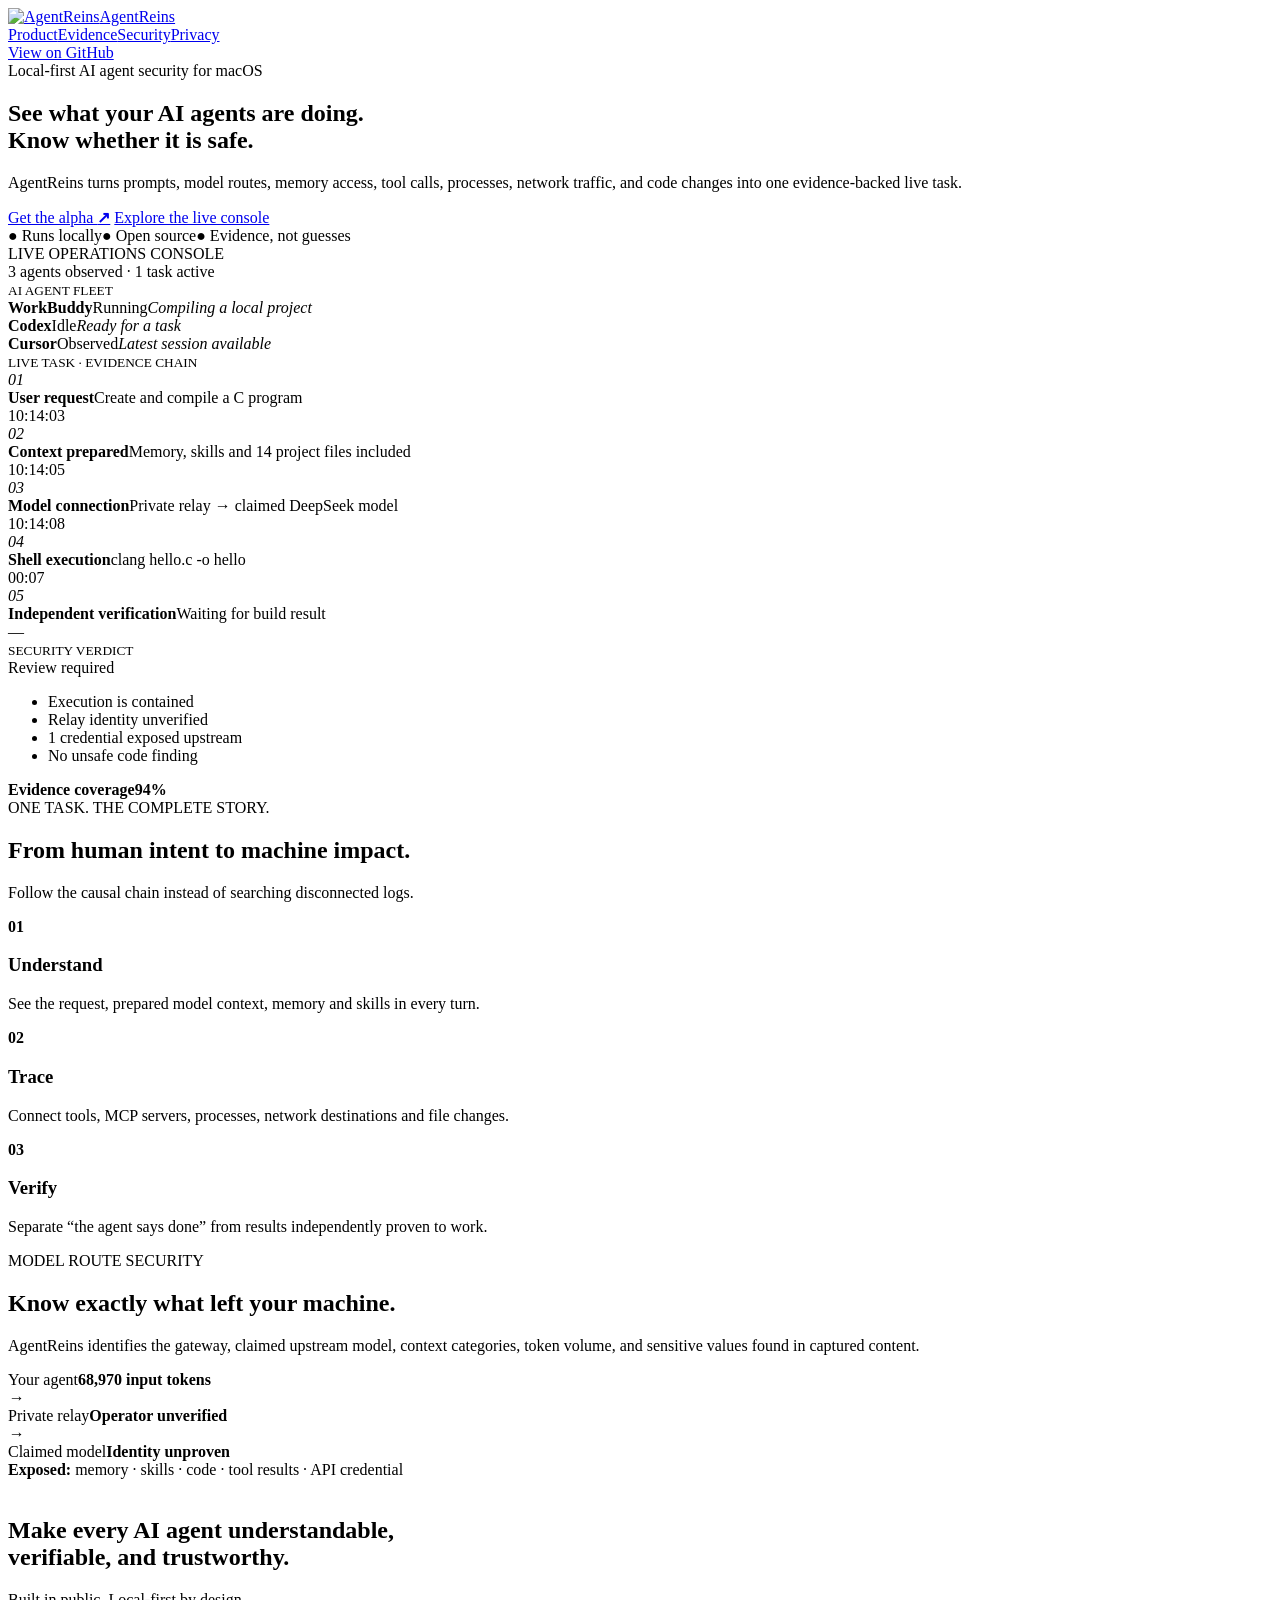
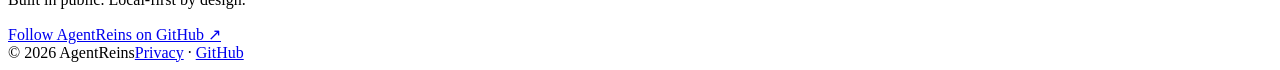
==== public/index.html @ 0e29f13a "Launch the AgentReins product website" ====
<!doctype html>
<html lang="en">
<head>
  <meta charset="utf-8">
  <meta name="viewport" content="width=device-width,initial-scale=1">
  <meta name="description" content="AgentReins makes every AI coding agent understandable, verifiable, and trustworthy.">
  <meta property="og:title" content="AgentReins — See what your AI agents are doing">
  <meta property="og:description" content="Local-first runtime visibility and security for AI coding agents.">
  <meta property="og:image" content="https://chuhaijian.com/logo.png">
  <title>AgentReins — Trust your AI agents</title>
  <link rel="stylesheet" href="/styles.css">
</head>
<body>
  <div class="grid"></div>
  <header class="nav shell">
    <a class="brand" href="/"><img src="/logo.png" alt="AgentReins"><span>AgentReins</span></a>
    <nav><a href="#product">Product</a><a href="#evidence">Evidence</a><a href="#security">Security</a><a href="/privacy.html">Privacy</a></nav>
    <a class="button ghost" href="https://github.com/yardfribley-bit/AgentReins">View on GitHub</a>
  </header>

  <main>
    <section class="hero shell">
      <div class="eyebrow"><i></i> Local-first AI agent security for macOS</div>
      <h1>See what your AI agents are doing.<br><span>Know whether it is safe.</span></h1>
      <p class="lead">AgentReins turns prompts, model routes, memory access, tool calls, processes, network traffic, and code changes into one evidence-backed live task.</p>
      <div class="actions">
        <a class="button primary" href="https://github.com/yardfribley-bit/AgentReins">Get the alpha <b>↗</b></a>
        <a class="button" href="#product">Explore the live console</a>
      </div>
      <div class="trust"><span>● Runs locally</span><span>● Open source</span><span>● Evidence, not guesses</span></div>
    </section>

    <section id="product" class="console shell">
      <div class="console-top"><div><span class="live-dot"></span> LIVE OPERATIONS CONSOLE</div><span>3 agents observed · 1 task active</span></div>
      <div class="console-grid">
        <aside>
          <small>AI AGENT FLEET</small>
          <div class="agent active"><b>WorkBuddy</b><span>Running</span><em>Compiling a local project</em></div>
          <div class="agent"><b>Codex</b><span>Idle</span><em>Ready for a task</em></div>
          <div class="agent"><b>Cursor</b><span>Observed</span><em>Latest session available</em></div>
        </aside>
        <div class="flow">
          <small>LIVE TASK · EVIDENCE CHAIN</small>
          <div class="step done"><i>01</i><div><b>User request</b><span>Create and compile a C program</span></div><time>10:14:03</time></div>
          <div class="step done"><i>02</i><div><b>Context prepared</b><span>Memory, skills and 14 project files included</span></div><time>10:14:05</time></div>
          <div class="step warning"><i>03</i><div><b>Model connection</b><span>Private relay → claimed DeepSeek model</span></div><time>10:14:08</time></div>
          <div class="step running"><i>04</i><div><b>Shell execution</b><span>clang hello.c -o hello</span></div><time>00:07</time></div>
          <div class="step pending"><i>05</i><div><b>Independent verification</b><span>Waiting for build result</span></div><time>—</time></div>
        </div>
        <aside class="verdict">
          <small>SECURITY VERDICT</small>
          <div class="score">Review required</div>
          <ul><li class="ok">Execution is contained</li><li class="warn">Relay identity unverified</li><li class="warn">1 credential exposed upstream</li><li class="ok">No unsafe code finding</li></ul>
          <div class="coverage"><b>Evidence coverage</b><strong>94%</strong><span><i></i></span></div>
        </aside>
      </div>
    </section>

    <section id="evidence" class="section shell">
      <div class="section-head"><span>ONE TASK. THE COMPLETE STORY.</span><h2>From human intent to machine impact.</h2><p>Follow the causal chain instead of searching disconnected logs.</p></div>
      <div class="cards">
        <article><b>01</b><h3>Understand</h3><p>See the request, prepared model context, memory and skills in every turn.</p></article>
        <article><b>02</b><h3>Trace</h3><p>Connect tools, MCP servers, processes, network destinations and file changes.</p></article>
        <article><b>03</b><h3>Verify</h3><p>Separate “the agent says done” from results independently proven to work.</p></article>
      </div>
    </section>

    <section id="security" class="section dark-band">
      <div class="shell security-grid">
        <div><span class="label">MODEL ROUTE SECURITY</span><h2>Know exactly what left your machine.</h2><p>AgentReins identifies the gateway, claimed upstream model, context categories, token volume, and sensitive values found in captured content.</p></div>
        <div class="route-card">
          <div><span>Your agent</span><b>68,970 input tokens</b></div><i>→</i><div class="relay"><span>Private relay</span><b>Operator unverified</b></div><i>→</i><div><span>Claimed model</span><b>Identity unproven</b></div>
          <footer><strong>Exposed:</strong> memory · skills · code · tool results · API credential</footer>
        </div>
      </div>
    </section>

    <section class="cta shell"><img src="/logo.png" alt=""><h2>Make every AI agent understandable,<br>verifiable, and trustworthy.</h2><p>Built in public. Local-first by design.</p><a class="button primary" href="https://github.com/yardfribley-bit/AgentReins">Follow AgentReins on GitHub ↗</a></section>
  </main>
  <footer class="footer shell"><span>© 2026 AgentReins</span><span><a href="/privacy.html">Privacy</a> · <a href="https://github.com/yardfribley-bit/AgentReins">GitHub</a></span></footer>
  <script src="/analytics.js" defer></script>
</body>
</html>
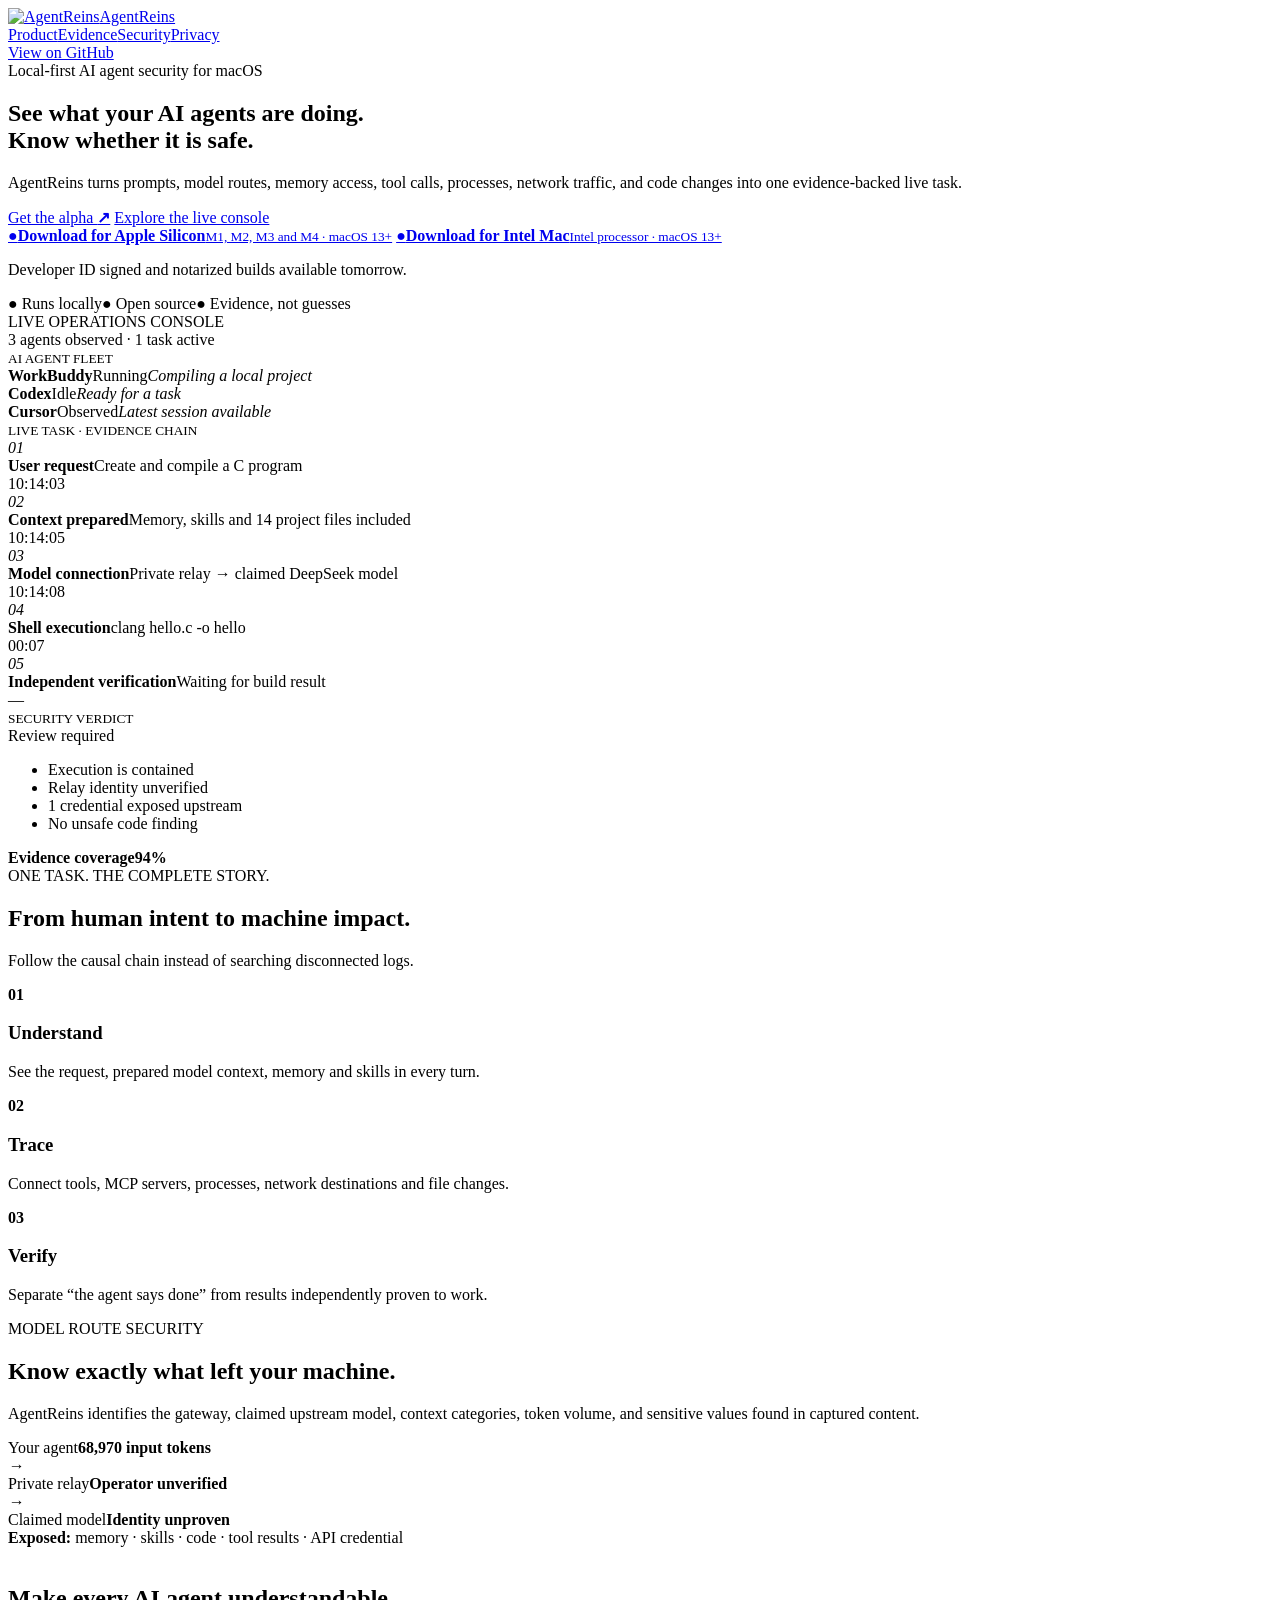
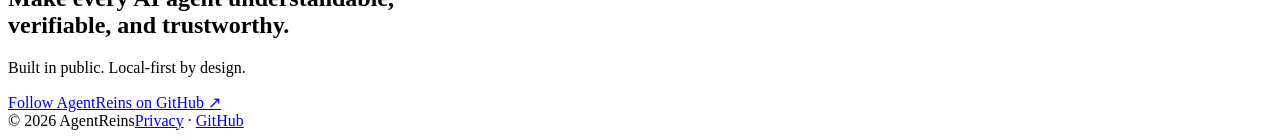
==== commit 43bb6f08: "Add separate macOS architecture downloads" ====
--- a/public/index.html
+++ b/public/index.html
@@ -9,6 +9,7 @@
   <meta property="og:image" content="https://chuhaijian.com/logo.png">
   <title>AgentReins — Trust your AI agents</title>
   <link rel="stylesheet" href="/styles.css">
+  <link rel="stylesheet" href="/downloads.css">
 </head>
 <body>
   <div class="grid"></div>
@@ -27,6 +28,11 @@
         <a class="button primary" href="https://github.com/yardfribley-bit/AgentReins">Get the alpha <b>↗</b></a>
         <a class="button" href="#product">Explore the live console</a>
       </div>
+      <div class="downloads" aria-label="AgentReins downloads">
+        <a class="download" href="/downloads/AgentReins-Apple-Silicon.dmg"><span class="apple">●</span><span><b>Download for Apple Silicon</b><small>M1, M2, M3 and M4 · macOS 13+</small></span></a>
+        <a class="download" href="/downloads/AgentReins-Intel.dmg"><span class="apple">●</span><span><b>Download for Intel Mac</b><small>Intel processor · macOS 13+</small></span></a>
+      </div>
+      <p class="release-note">Developer ID signed and notarized builds available tomorrow.</p>
       <div class="trust"><span>● Runs locally</span><span>● Open source</span><span>● Evidence, not guesses</span></div>
     </section>
 
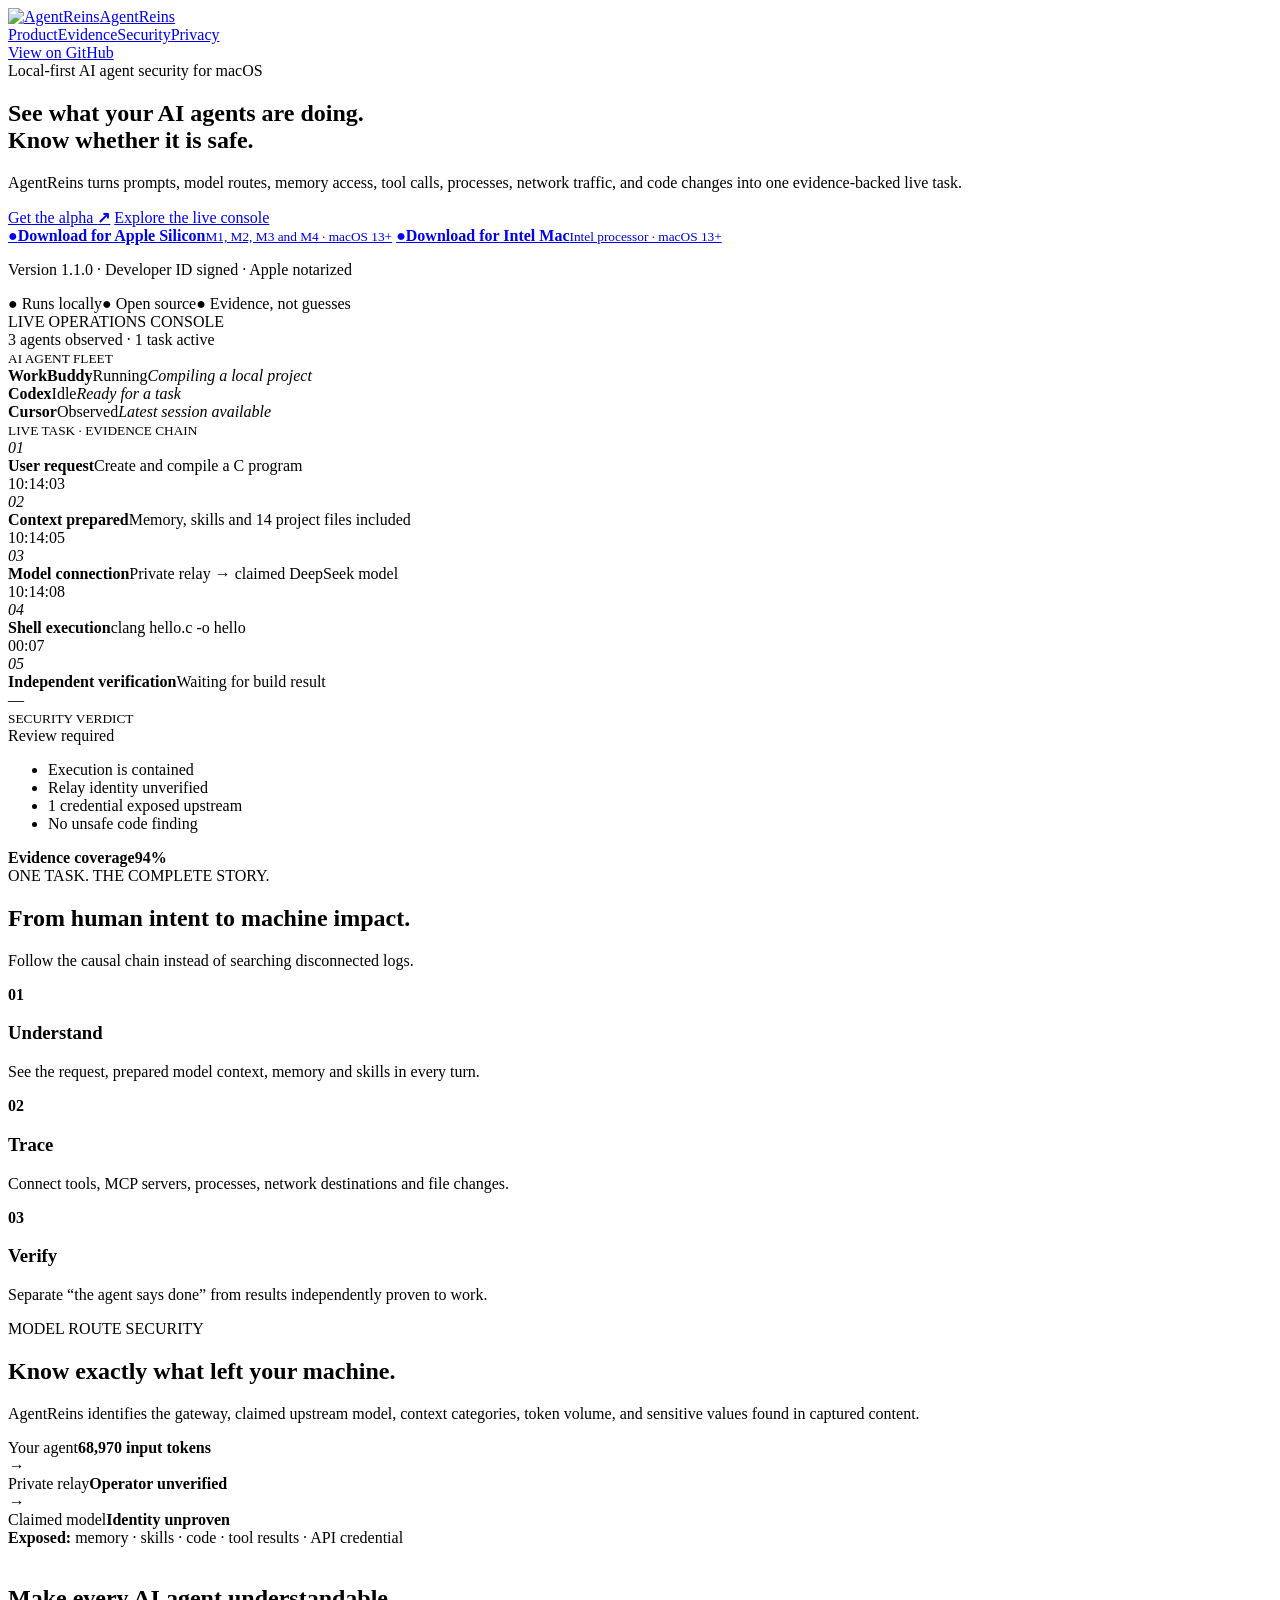
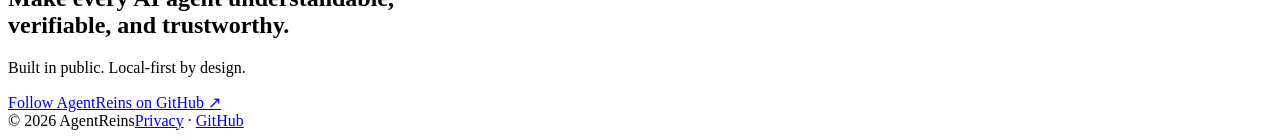
==== commit d3ff02dd: "Publish notarized macOS downloads" ====
--- a/public/index.html
+++ b/public/index.html
@@ -32,7 +32,7 @@
         <a class="download" href="/downloads/AgentReins-Apple-Silicon.dmg"><span class="apple">●</span><span><b>Download for Apple Silicon</b><small>M1, M2, M3 and M4 · macOS 13+</small></span></a>
         <a class="download" href="/downloads/AgentReins-Intel.dmg"><span class="apple">●</span><span><b>Download for Intel Mac</b><small>Intel processor · macOS 13+</small></span></a>
       </div>
-      <p class="release-note">Developer ID signed and notarized builds available tomorrow.</p>
+      <p class="release-note">Version 1.1.0 · Developer ID signed · Apple notarized</p>
       <div class="trust"><span>● Runs locally</span><span>● Open source</span><span>● Evidence, not guesses</span></div>
     </section>
 
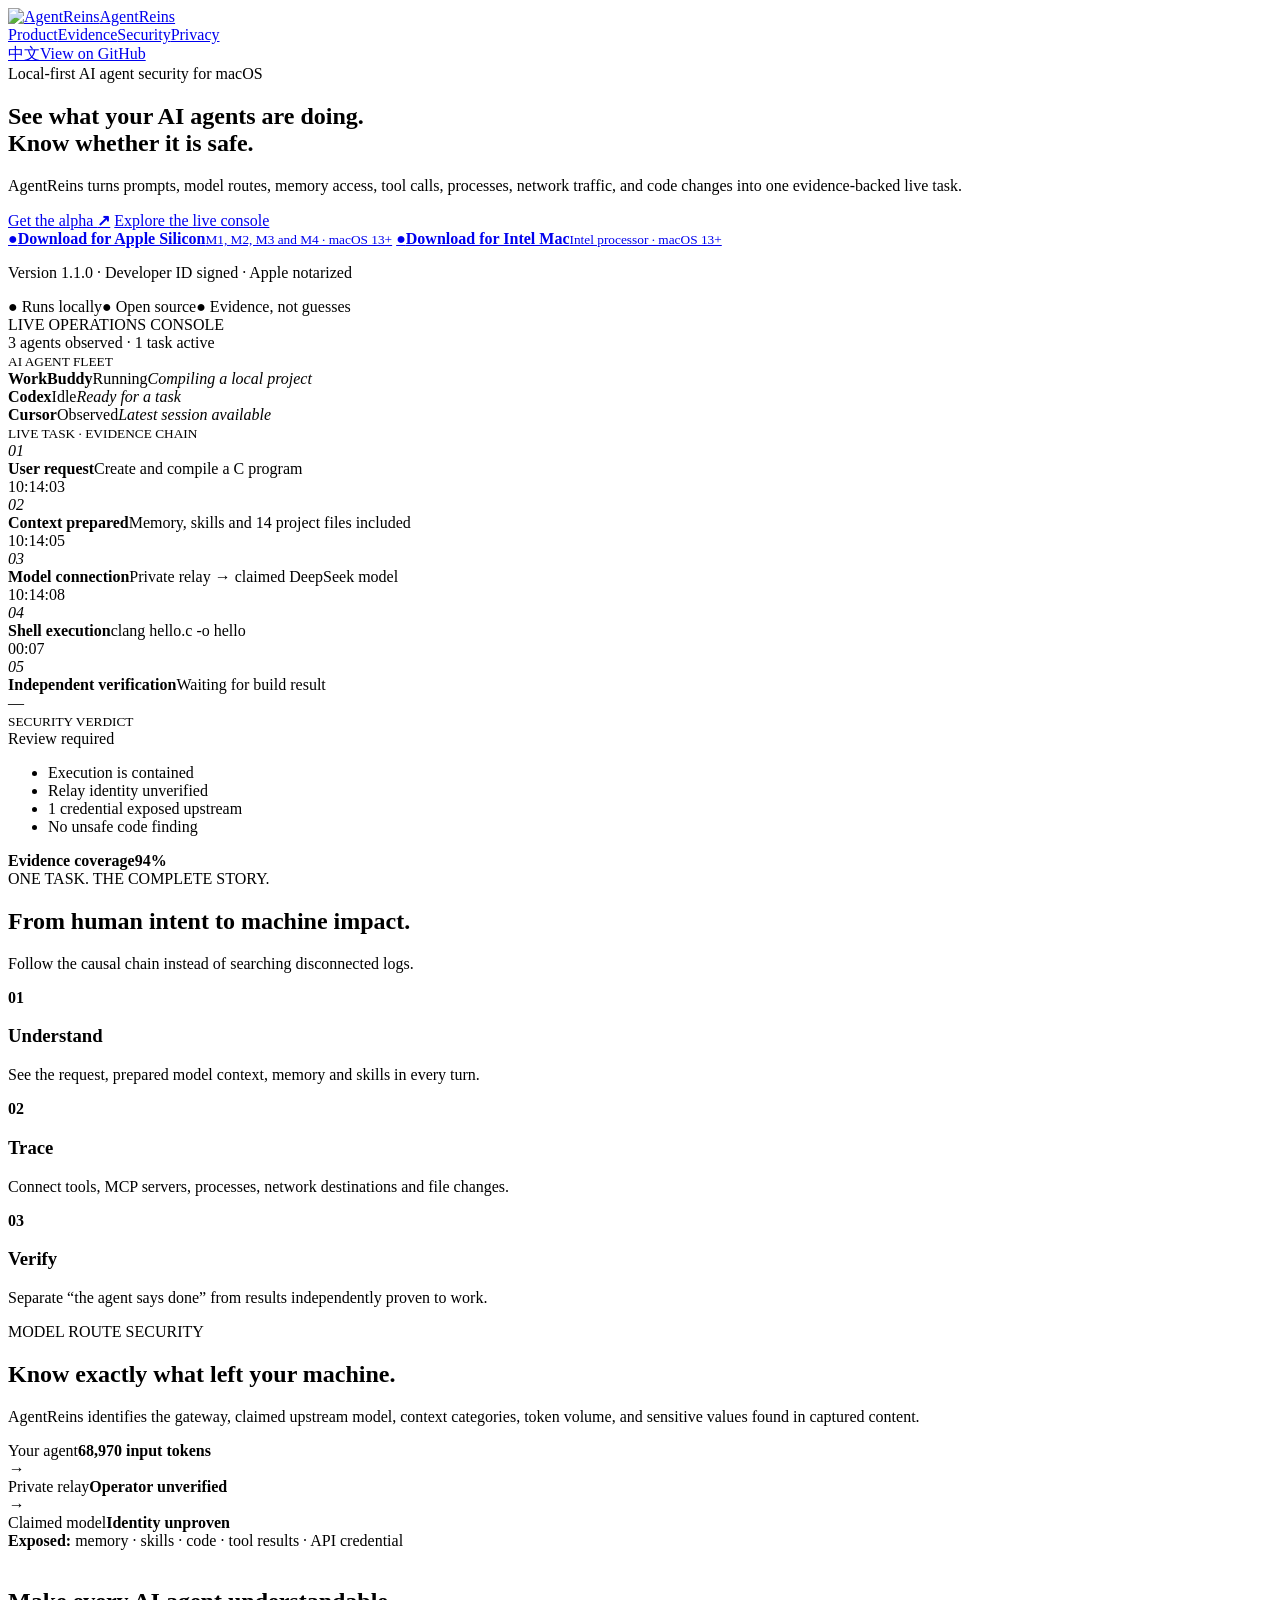
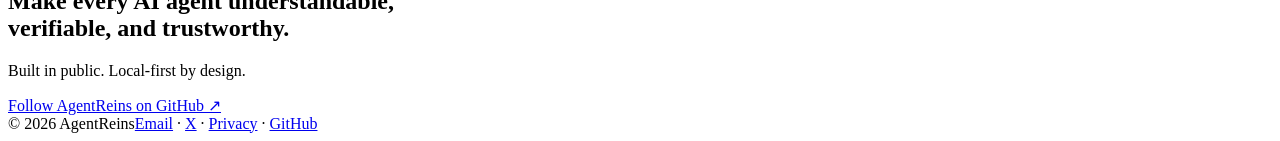
==== commit 5918439e: "Add bilingual website and visitor network location insights" ====
--- a/public/index.html
+++ b/public/index.html
@@ -7,8 +7,12 @@
   <meta property="og:title" content="AgentReins — See what your AI agents are doing">
   <meta property="og:description" content="Local-first runtime visibility and security for AI coding agents.">
   <meta property="og:image" content="https://chuhaijian.com/logo.png">
+  <link rel="alternate" hreflang="en" href="https://www.chuhaijian.com/">
+  <link rel="alternate" hreflang="zh-CN" href="https://www.chuhaijian.com/zh-CN/">
+  <link rel="alternate" hreflang="x-default" href="https://www.chuhaijian.com/">
   <title>AgentReins — Trust your AI agents</title>
   <link rel="stylesheet" href="/styles.css">
+  <link rel="stylesheet" href="/language.css">
   <link rel="stylesheet" href="/downloads.css">
 </head>
 <body>
@@ -16,7 +20,7 @@
   <header class="nav shell">
     <a class="brand" href="/"><img src="/logo.png" alt="AgentReins"><span>AgentReins</span></a>
     <nav><a href="#product">Product</a><a href="#evidence">Evidence</a><a href="#security">Security</a><a href="/privacy.html">Privacy</a></nav>
-    <a class="button ghost" href="https://github.com/yardfribley-bit/AgentReins">View on GitHub</a>
+    <div class="nav-actions"><a class="language" href="/zh-CN/" data-language="zh-CN" lang="zh-CN">中文</a><a class="button ghost" href="https://github.com/yardfribley-bit/AgentReins">View on GitHub</a></div>
   </header>
 
   <main>
@@ -29,8 +33,8 @@
         <a class="button" href="#product">Explore the live console</a>
       </div>
       <div class="downloads" aria-label="AgentReins downloads">
-        <a class="download" href="/downloads/AgentReins-Apple-Silicon.dmg"><span class="apple">●</span><span><b>Download for Apple Silicon</b><small>M1, M2, M3 and M4 · macOS 13+</small></span></a>
-        <a class="download" href="/downloads/AgentReins-Intel.dmg"><span class="apple">●</span><span><b>Download for Intel Mac</b><small>Intel processor · macOS 13+</small></span></a>
+        <a class="download" href="/download/apple-silicon"><span class="apple">●</span><span><b>Download for Apple Silicon</b><small>M1, M2, M3 and M4 · macOS 13+</small></span></a>
+        <a class="download" href="/download/intel"><span class="apple">●</span><span><b>Download for Intel Mac</b><small>Intel processor · macOS 13+</small></span></a>
       </div>
       <p class="release-note">Version 1.1.0 · Developer ID signed · Apple notarized</p>
       <div class="trust"><span>● Runs locally</span><span>● Open source</span><span>● Evidence, not guesses</span></div>
@@ -83,7 +87,8 @@
 
     <section class="cta shell"><img src="/logo.png" alt=""><h2>Make every AI agent understandable,<br>verifiable, and trustworthy.</h2><p>Built in public. Local-first by design.</p><a class="button primary" href="https://github.com/yardfribley-bit/AgentReins">Follow AgentReins on GitHub ↗</a></section>
   </main>
-  <footer class="footer shell"><span>© 2026 AgentReins</span><span><a href="/privacy.html">Privacy</a> · <a href="https://github.com/yardfribley-bit/AgentReins">GitHub</a></span></footer>
+  <footer class="footer shell"><span>© 2026 AgentReins</span><span><a href="mailto:yardfribley@gmail.com">Email</a> · <a href="https://x.com/agentreins">X</a> · <a href="/privacy.html">Privacy</a> · <a href="https://github.com/yardfribley-bit/AgentReins">GitHub</a></span></footer>
   <script src="/analytics.js" defer></script>
+  <script src="/language.js" defer></script>
 </body>
 </html>
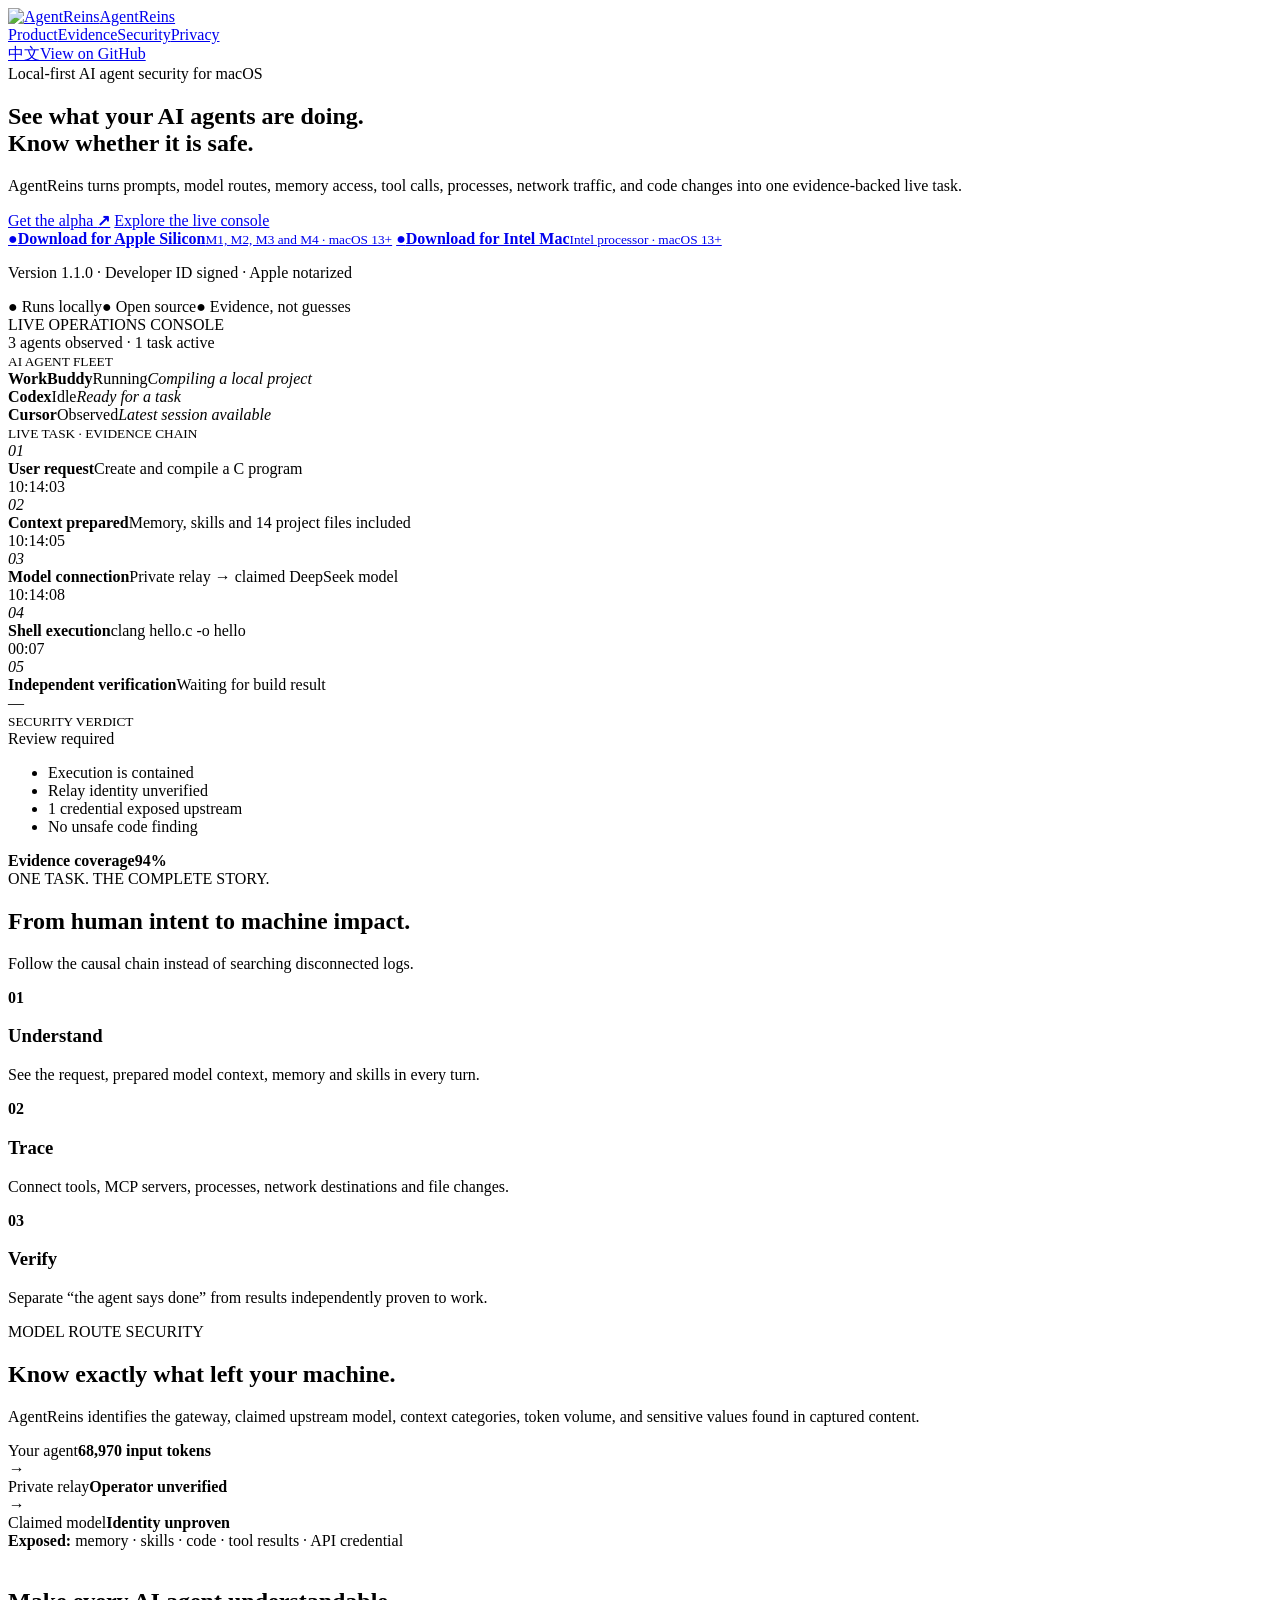
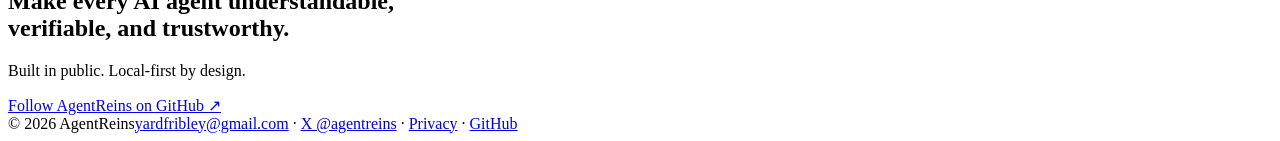
==== commit f373b243: "Show public contact channels on website" ====
--- a/public/index.html
+++ b/public/index.html
@@ -87,7 +87,7 @@
 
     <section class="cta shell"><img src="/logo.png" alt=""><h2>Make every AI agent understandable,<br>verifiable, and trustworthy.</h2><p>Built in public. Local-first by design.</p><a class="button primary" href="https://github.com/yardfribley-bit/AgentReins">Follow AgentReins on GitHub ↗</a></section>
   </main>
-  <footer class="footer shell"><span>© 2026 AgentReins</span><span><a href="mailto:yardfribley@gmail.com">Email</a> · <a href="https://x.com/agentreins">X</a> · <a href="/privacy.html">Privacy</a> · <a href="https://github.com/yardfribley-bit/AgentReins">GitHub</a></span></footer>
+  <footer class="footer shell"><span>© 2026 AgentReins</span><span><a href="mailto:yardfribley@gmail.com">yardfribley@gmail.com</a> · <a href="https://x.com/agentreins">X @agentreins</a> · <a href="/privacy.html">Privacy</a> · <a href="https://github.com/yardfribley-bit/AgentReins">GitHub</a></span></footer>
   <script src="/analytics.js" defer></script>
   <script src="/language.js" defer></script>
 </body>
